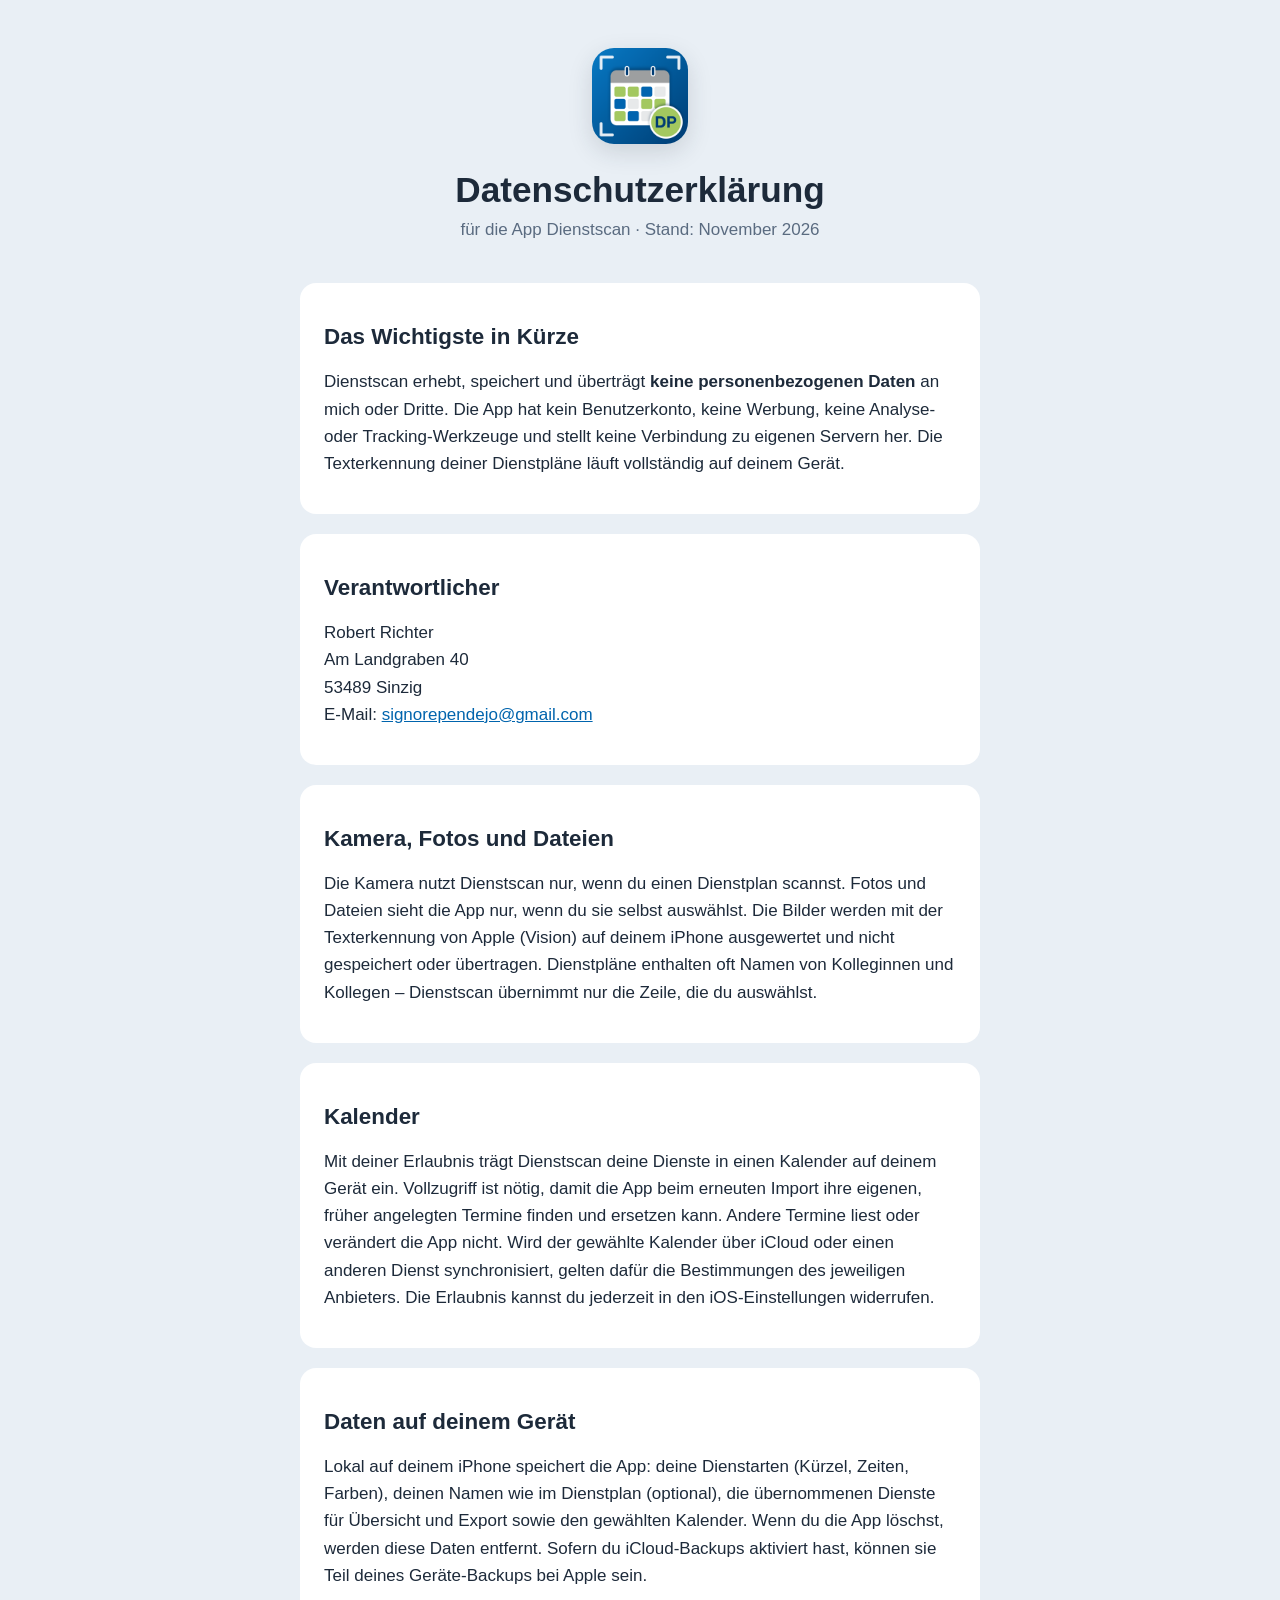
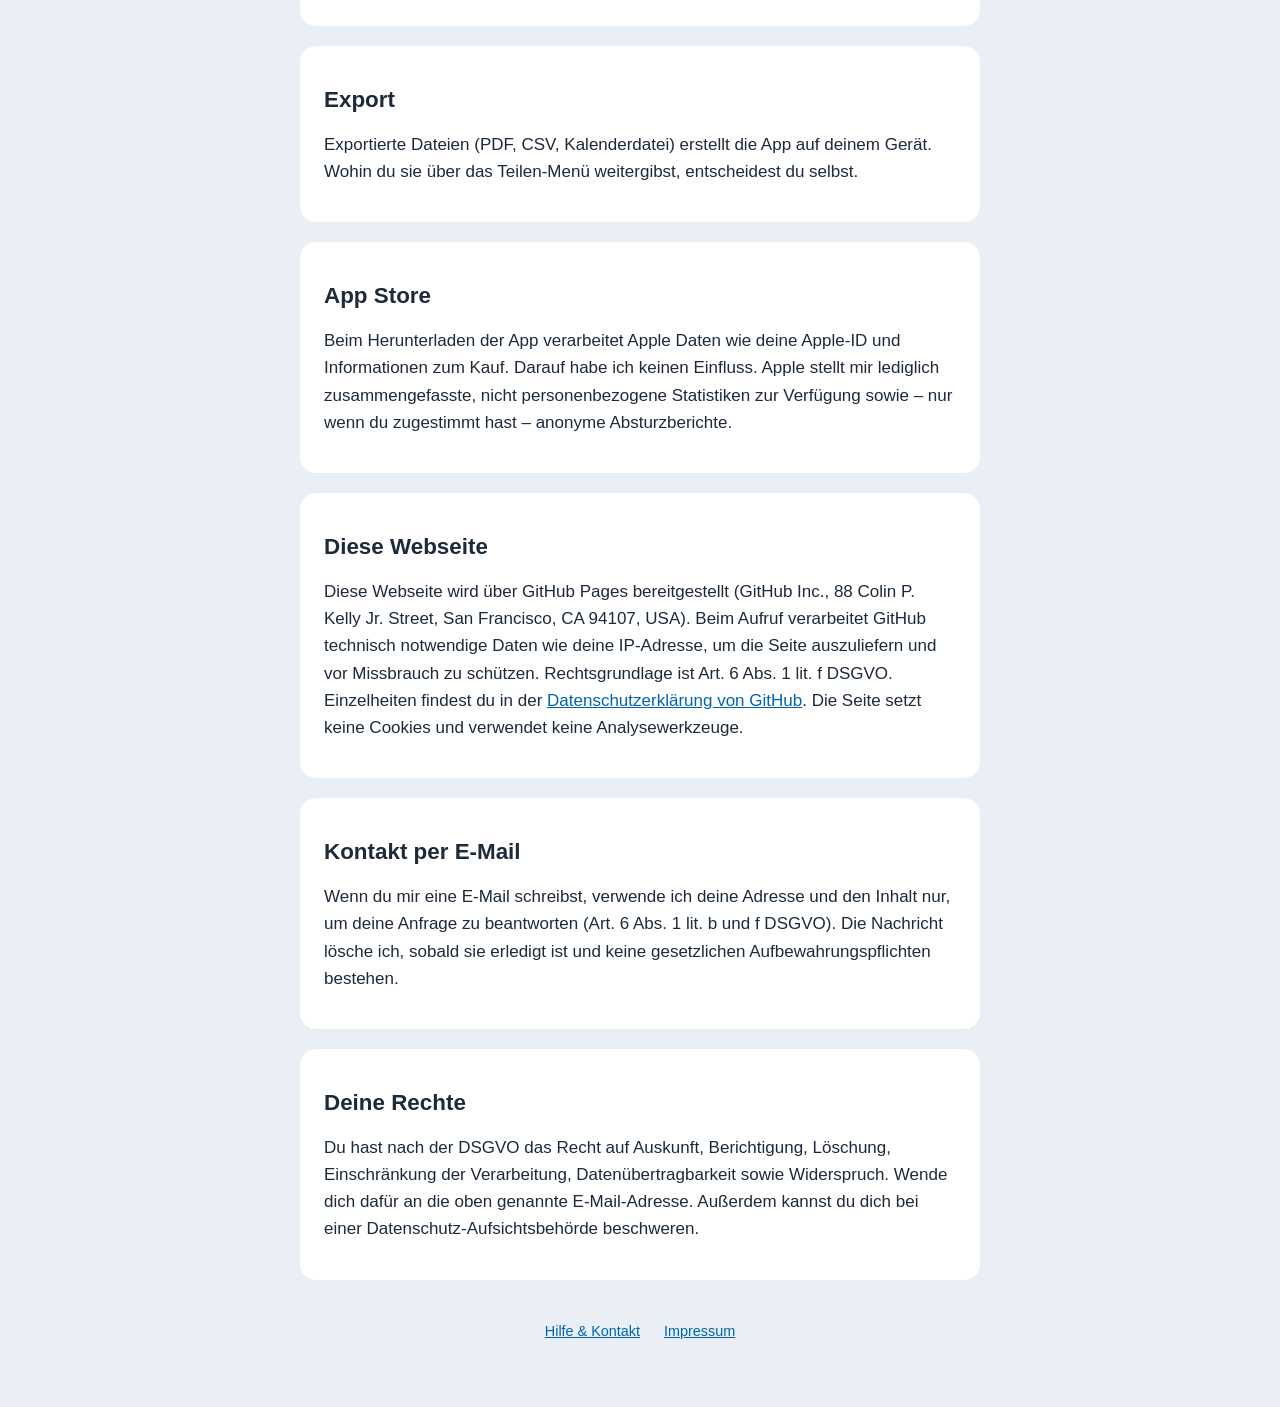
==== datenschutz.html @ b1dcc005 "Webseite für Dienstscan: Hilfe, Datenschutz, Impressum Co-Authored-By: Claude Opus 5.5 <noreply@anth" ====
<!doctype html>
<html lang="de">
<head>
  <meta charset="utf-8">
  <meta name="viewport" content="width=device-width, initial-scale=1">
  <title>Dienstscan – Datenschutz</title>
  <meta name="description" content="Datenschutzerklärung für die App Dienstscan.">
  <link rel="icon" href="icon.png">
  <link rel="stylesheet" href="style.css">
</head>
<body>
<main>
  <header>
    <img src="icon.png" alt="App-Icon von Dienstscan">
    <h1>Datenschutzerklärung</h1>
    <p class="lead">für die App Dienstscan · Stand: November 2026</p>
  </header>

  <section>
    <h2>Das Wichtigste in Kürze</h2>
    <p>Dienstscan erhebt, speichert und überträgt <strong>keine personenbezogenen Daten</strong> an mich oder Dritte. Die App hat kein Benutzerkonto, keine Werbung, keine Analyse- oder Tracking-Werkzeuge und stellt keine Verbindung zu eigenen Servern her. Die Texterkennung deiner Dienstpläne läuft vollständig auf deinem Gerät.</p>
  </section>

  <section>
    <h2>Verantwortlicher</h2>
    <p>Robert Richter<br>
      Am Landgraben 40<br>
      53489 Sinzig<br>
      E-Mail: <a href="mailto:signorependejo@gmail.com">signorependejo@gmail.com</a></p>
  </section>

  <section>
    <h2>Kamera, Fotos und Dateien</h2>
    <p>Die Kamera nutzt Dienstscan nur, wenn du einen Dienstplan scannst. Fotos und Dateien sieht die App nur, wenn du sie selbst auswählst. Die Bilder werden mit der Texterkennung von Apple (Vision) auf deinem iPhone ausgewertet und nicht gespeichert oder übertragen. Dienstpläne enthalten oft Namen von Kolleginnen und Kollegen – Dienstscan übernimmt nur die Zeile, die du auswählst.</p>
  </section>

  <section>
    <h2>Kalender</h2>
    <p>Mit deiner Erlaubnis trägt Dienstscan deine Dienste in einen Kalender auf deinem Gerät ein. Vollzugriff ist nötig, damit die App beim erneuten Import ihre eigenen, früher angelegten Termine finden und ersetzen kann. Andere Termine liest oder verändert die App nicht. Wird der gewählte Kalender über iCloud oder einen anderen Dienst synchronisiert, gelten dafür die Bestimmungen des jeweiligen Anbieters. Die Erlaubnis kannst du jederzeit in den iOS-Einstellungen widerrufen.</p>
  </section>

  <section>
    <h2>Daten auf deinem Gerät</h2>
    <p>Lokal auf deinem iPhone speichert die App: deine Dienstarten (Kürzel, Zeiten, Farben), deinen Namen wie im Dienstplan (optional), die übernommenen Dienste für Übersicht und Export sowie den gewählten Kalender. Wenn du die App löschst, werden diese Daten entfernt. Sofern du iCloud-Backups aktiviert hast, können sie Teil deines Geräte-Backups bei Apple sein.</p>
  </section>

  <section>
    <h2>Export</h2>
    <p>Exportierte Dateien (PDF, CSV, Kalenderdatei) erstellt die App auf deinem Gerät. Wohin du sie über das Teilen-Menü weitergibst, entscheidest du selbst.</p>
  </section>

  <section>
    <h2>App Store</h2>
    <p>Beim Herunterladen der App verarbeitet Apple Daten wie deine Apple-ID und Informationen zum Kauf. Darauf habe ich keinen Einfluss. Apple stellt mir lediglich zusammengefasste, nicht personenbezogene Statistiken zur Verfügung sowie – nur wenn du zugestimmt hast – anonyme Absturzberichte.</p>
  </section>

  <section>
    <h2>Diese Webseite</h2>
    <p>Diese Webseite wird über GitHub Pages bereitgestellt (GitHub Inc., 88 Colin P. Kelly Jr. Street, San Francisco, CA 94107, USA). Beim Aufruf verarbeitet GitHub technisch notwendige Daten wie deine IP-Adresse, um die Seite auszuliefern und vor Missbrauch zu schützen. Rechtsgrundlage ist Art. 6 Abs. 1 lit. f DSGVO. Einzelheiten findest du in der <a href="https://docs.github.com/de/site-policy/privacy-policies/github-general-privacy-statement">Datenschutzerklärung von GitHub</a>. Die Seite setzt keine Cookies und verwendet keine Analysewerkzeuge.</p>
  </section>

  <section>
    <h2>Kontakt per E-Mail</h2>
    <p>Wenn du mir eine E-Mail schreibst, verwende ich deine Adresse und den Inhalt nur, um deine Anfrage zu beantworten (Art. 6 Abs. 1 lit. b und f DSGVO). Die Nachricht lösche ich, sobald sie erledigt ist und keine gesetzlichen Aufbewahrungspflichten bestehen.</p>
  </section>

  <section>
    <h2>Deine Rechte</h2>
    <p>Du hast nach der DSGVO das Recht auf Auskunft, Berichtigung, Löschung, Einschränkung der Verarbeitung, Datenübertragbarkeit sowie Widerspruch. Wende dich dafür an die oben genannte E-Mail-Adresse. Außerdem kannst du dich bei einer Datenschutz-Aufsichtsbehörde beschweren.</p>
  </section>

  <nav class="footer">
    <a href="index.html">Hilfe &amp; Kontakt</a>
    <a href="impressum.html">Impressum</a>
  </nav>
</main>
</body>
</html>
---- style.css ----
:root {
  --bg: #e9eff5;
  --card: #ffffff;
  --text: #1d2a3a;
  --muted: #5a6b80;
  --accent: #0064ad;
  --line: #d3dce8;
}

@media (prefers-color-scheme: dark) {
  :root {
    --bg: #111824;
    --card: #1a2433;
    --text: #e6ecee;
    --muted: #9aaeb8;
    --accent: #61a3e8;
    --line: #2c3a42;
  }
}

* { box-sizing: border-box; }

body {
  margin: 0;
  background: var(--bg);
  color: var(--text);
  font: 17px/1.6 -apple-system, BlinkMacSystemFont, "Helvetica Neue", Arial, sans-serif;
  -webkit-text-size-adjust: 100%;
}

main {
  max-width: 720px;
  margin: 0 auto;
  padding: 48px 20px 64px;
}

header { text-align: center; margin-bottom: 40px; }
header img { width: 96px; height: 96px; border-radius: 22px; box-shadow: 0 8px 24px rgba(34, 49, 58, .15); }

h1, h2 { font-weight: 650; line-height: 1.25; }
h1 { font-size: clamp(1.7rem, 7vw, 2.2rem); margin: 16px 0 4px; overflow-wrap: break-word; hyphens: auto; }
h2 { font-size: 1.4rem; margin: 36px 0 8px; }
h3 { font-size: 1.05rem; margin: 24px 0 4px; }

.lead { color: var(--muted); margin: 0; }

.appstore { display: inline-block; margin-top: 16px; line-height: 0; }
.appstore img { width: 150px; height: 50px; }

section, .card {
  background: var(--card);
  border-radius: 16px;
  padding: 4px 24px 20px;
  margin-bottom: 20px;
}

a { color: var(--accent); }

.note {
  border-left: 3px solid var(--accent);
  padding: 8px 14px;
  background: color-mix(in srgb, var(--accent) 10%, transparent);
  border-radius: 0 10px 10px 0;
}

nav.footer {
  text-align: center;
  margin-top: 40px;
  color: var(--muted);
  font-size: .9rem;
}
nav.footer a { margin: 0 10px; }

.placeholder { background: #fff3c4; color: #5c4a00; padding: 0 4px; border-radius: 4px; }
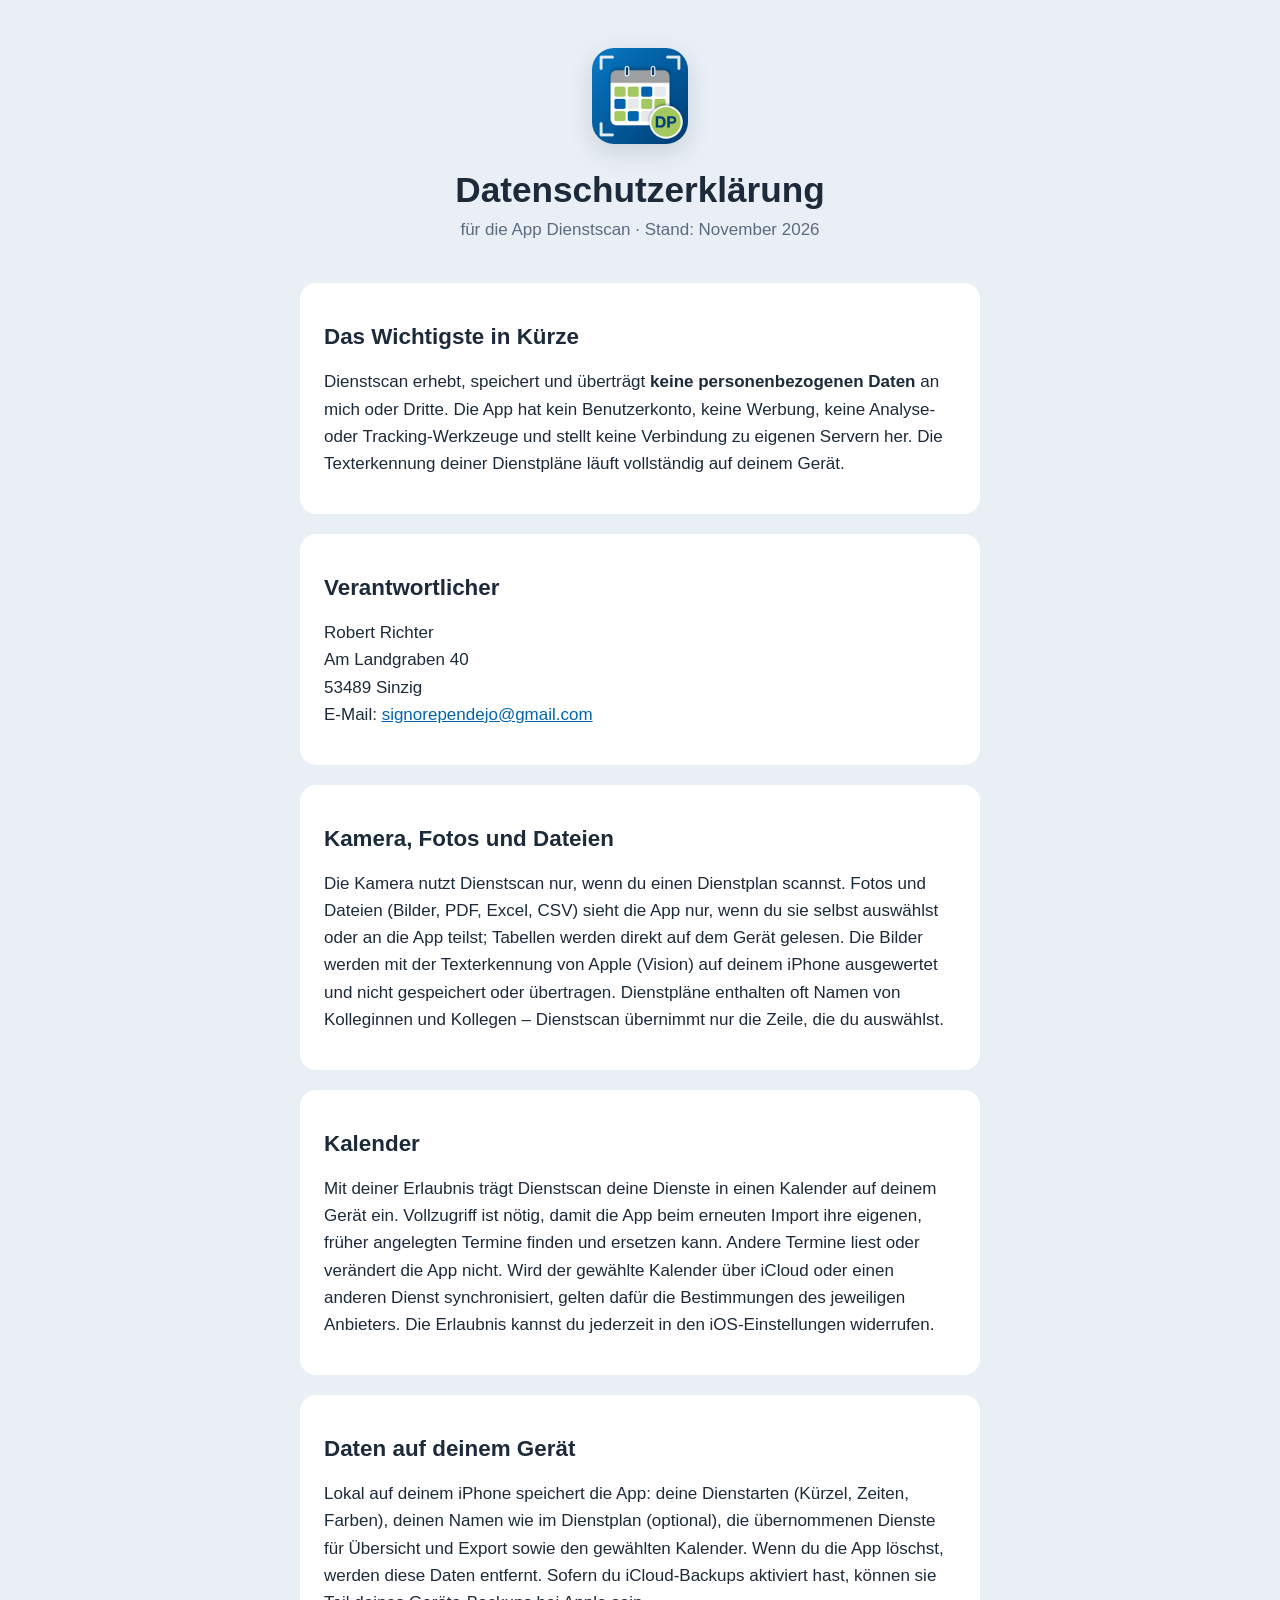
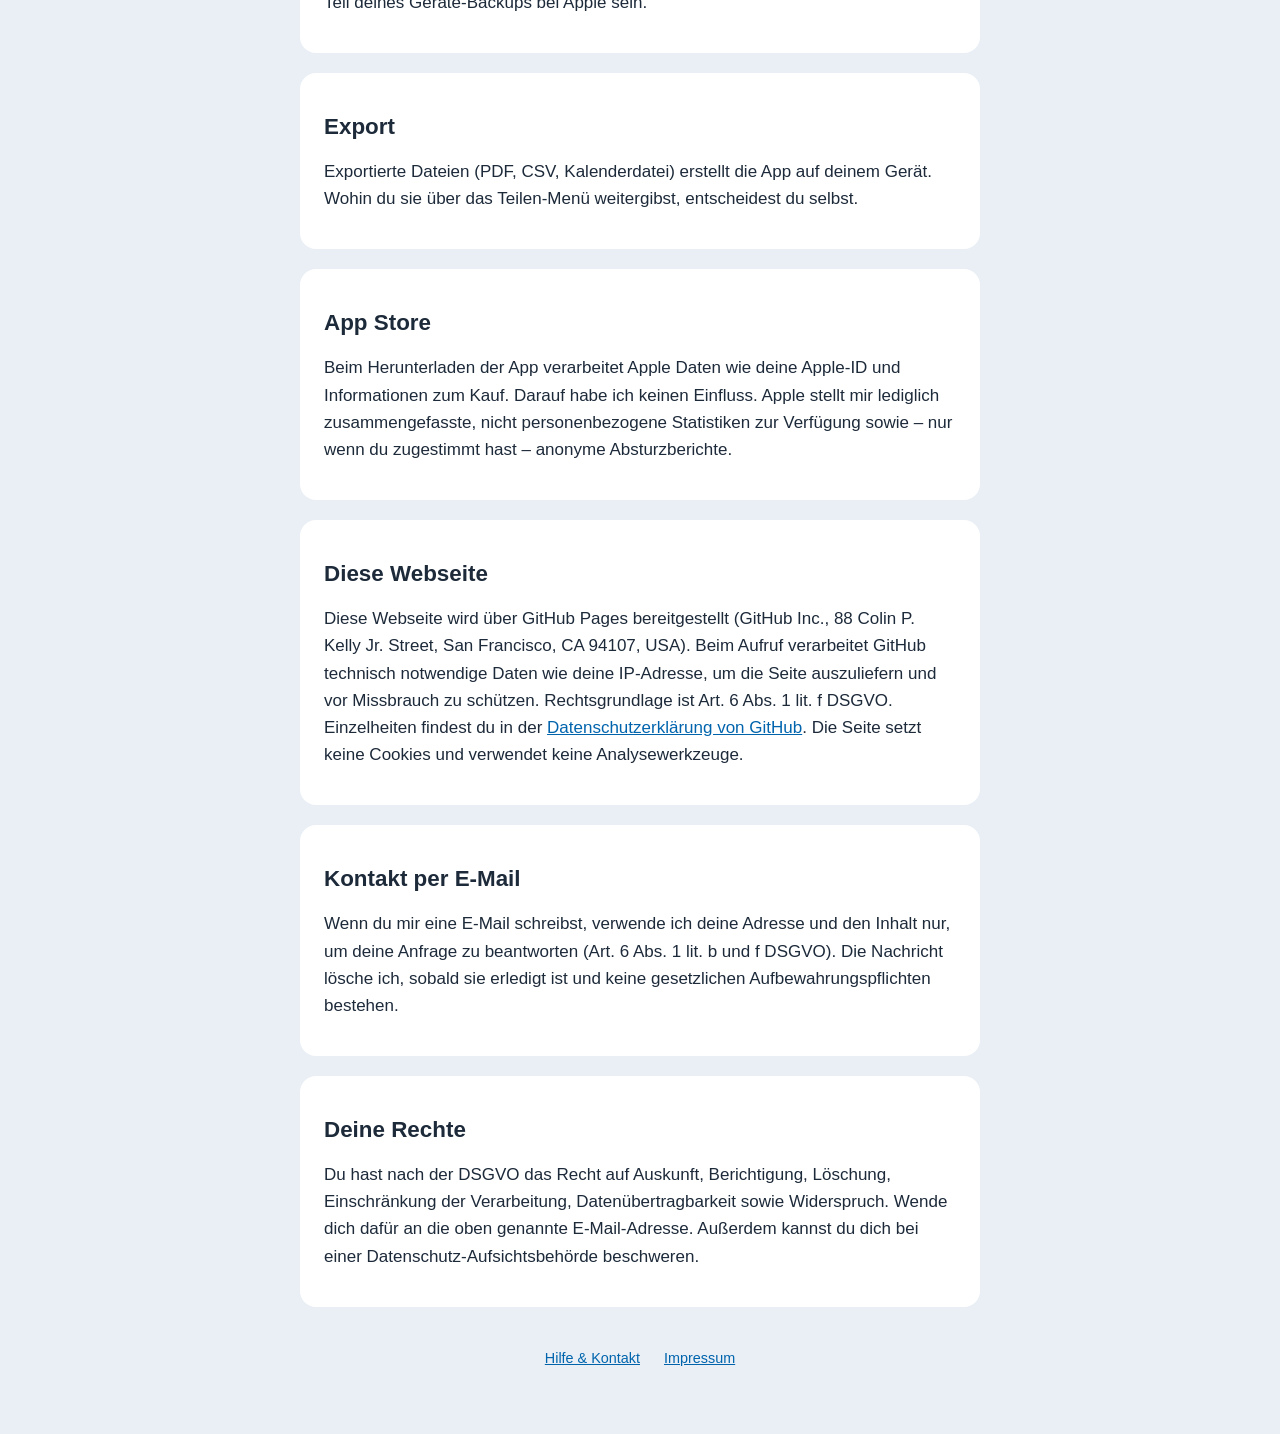
==== commit 4b9468de: "Hilfe: Excel-Import Co-Authored-By: Claude Opus 5.5 <noreply@anthropic.com>" ====
--- a/datenschutz.html
+++ b/datenschutz.html
@@ -31,7 +31,7 @@
 
   <section>
     <h2>Kamera, Fotos und Dateien</h2>
-    <p>Die Kamera nutzt Dienstscan nur, wenn du einen Dienstplan scannst. Fotos und Dateien sieht die App nur, wenn du sie selbst auswählst. Die Bilder werden mit der Texterkennung von Apple (Vision) auf deinem iPhone ausgewertet und nicht gespeichert oder übertragen. Dienstpläne enthalten oft Namen von Kolleginnen und Kollegen – Dienstscan übernimmt nur die Zeile, die du auswählst.</p>
+    <p>Die Kamera nutzt Dienstscan nur, wenn du einen Dienstplan scannst. Fotos und Dateien (Bilder, PDF, Excel, CSV) sieht die App nur, wenn du sie selbst auswählst oder an die App teilst; Tabellen werden direkt auf dem Gerät gelesen. Die Bilder werden mit der Texterkennung von Apple (Vision) auf deinem iPhone ausgewertet und nicht gespeichert oder übertragen. Dienstpläne enthalten oft Namen von Kolleginnen und Kollegen – Dienstscan übernimmt nur die Zeile, die du auswählst.</p>
   </section>
 
   <section>
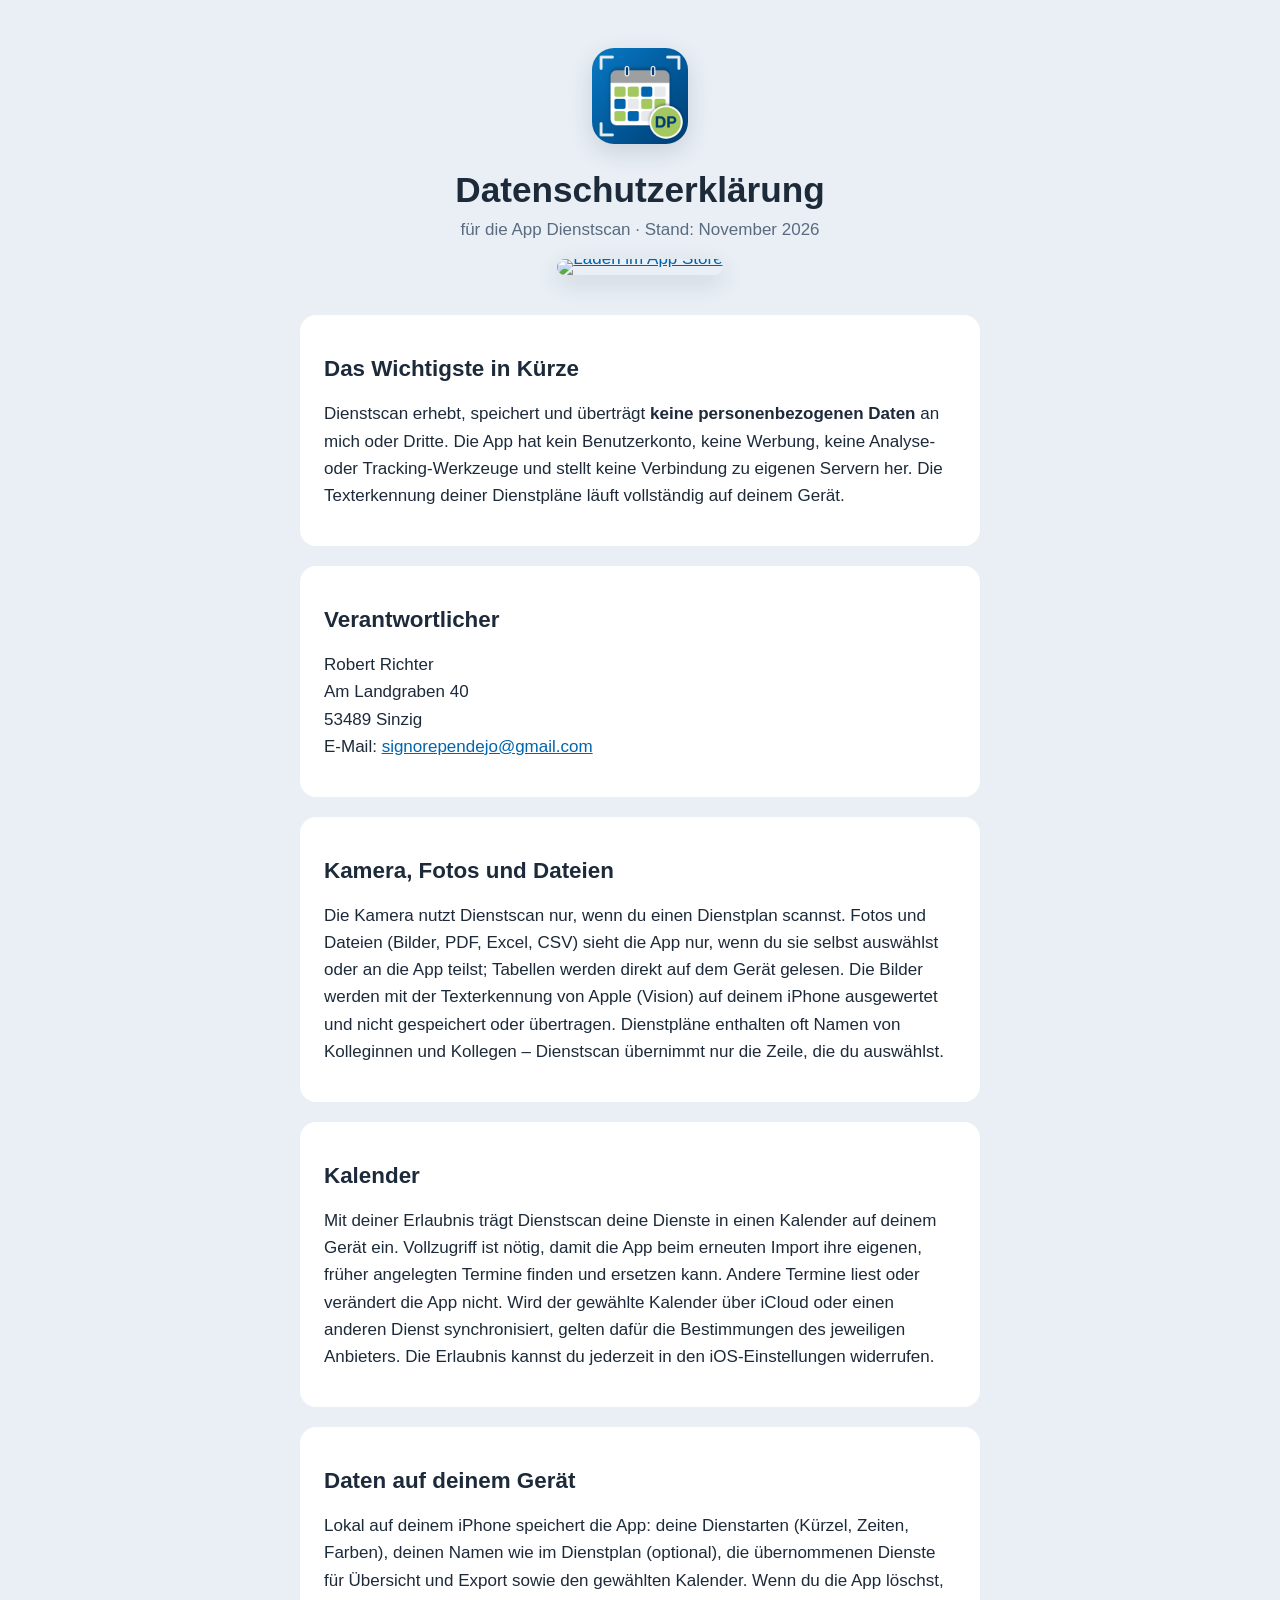
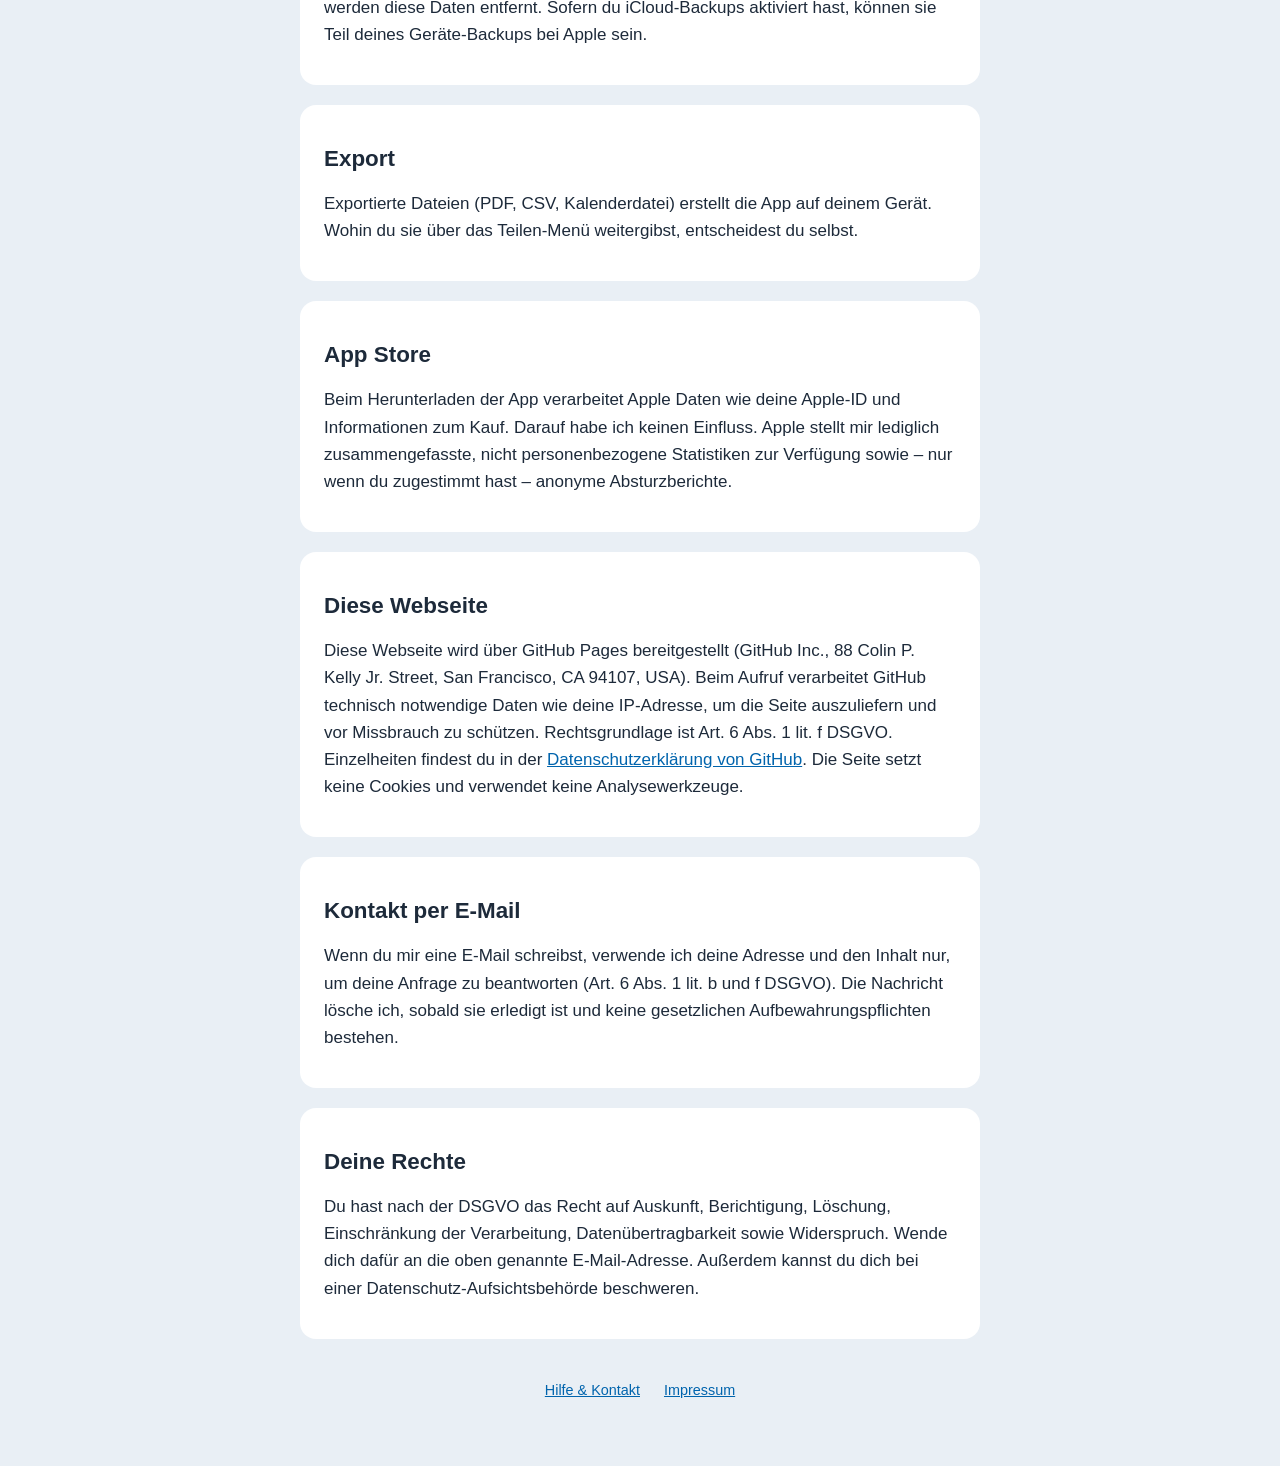
==== commit 9d494d97: "App-Store-Abzeichen ergänzt Co-Authored-By: Claude Opus 5.5 <noreply@anthropic.com>" ====
--- a/datenschutz.html
+++ b/datenschutz.html
@@ -14,6 +14,9 @@
     <img src="icon.png" alt="App-Icon von Dienstscan">
     <h1>Datenschutzerklärung</h1>
     <p class="lead">für die App Dienstscan · Stand: November 2026</p>
+    <a class="appstore" href="https://apps.apple.com/de/app/dienstscan/id6835053172">
+      <img src="https://toolbox.marketingtools.apple.com/api/badges/download-on-the-app-store/black/de-de?size=250x83" alt="Laden im App Store" width="150" height="50">
+    </a>
   </header>
 
   <section>
